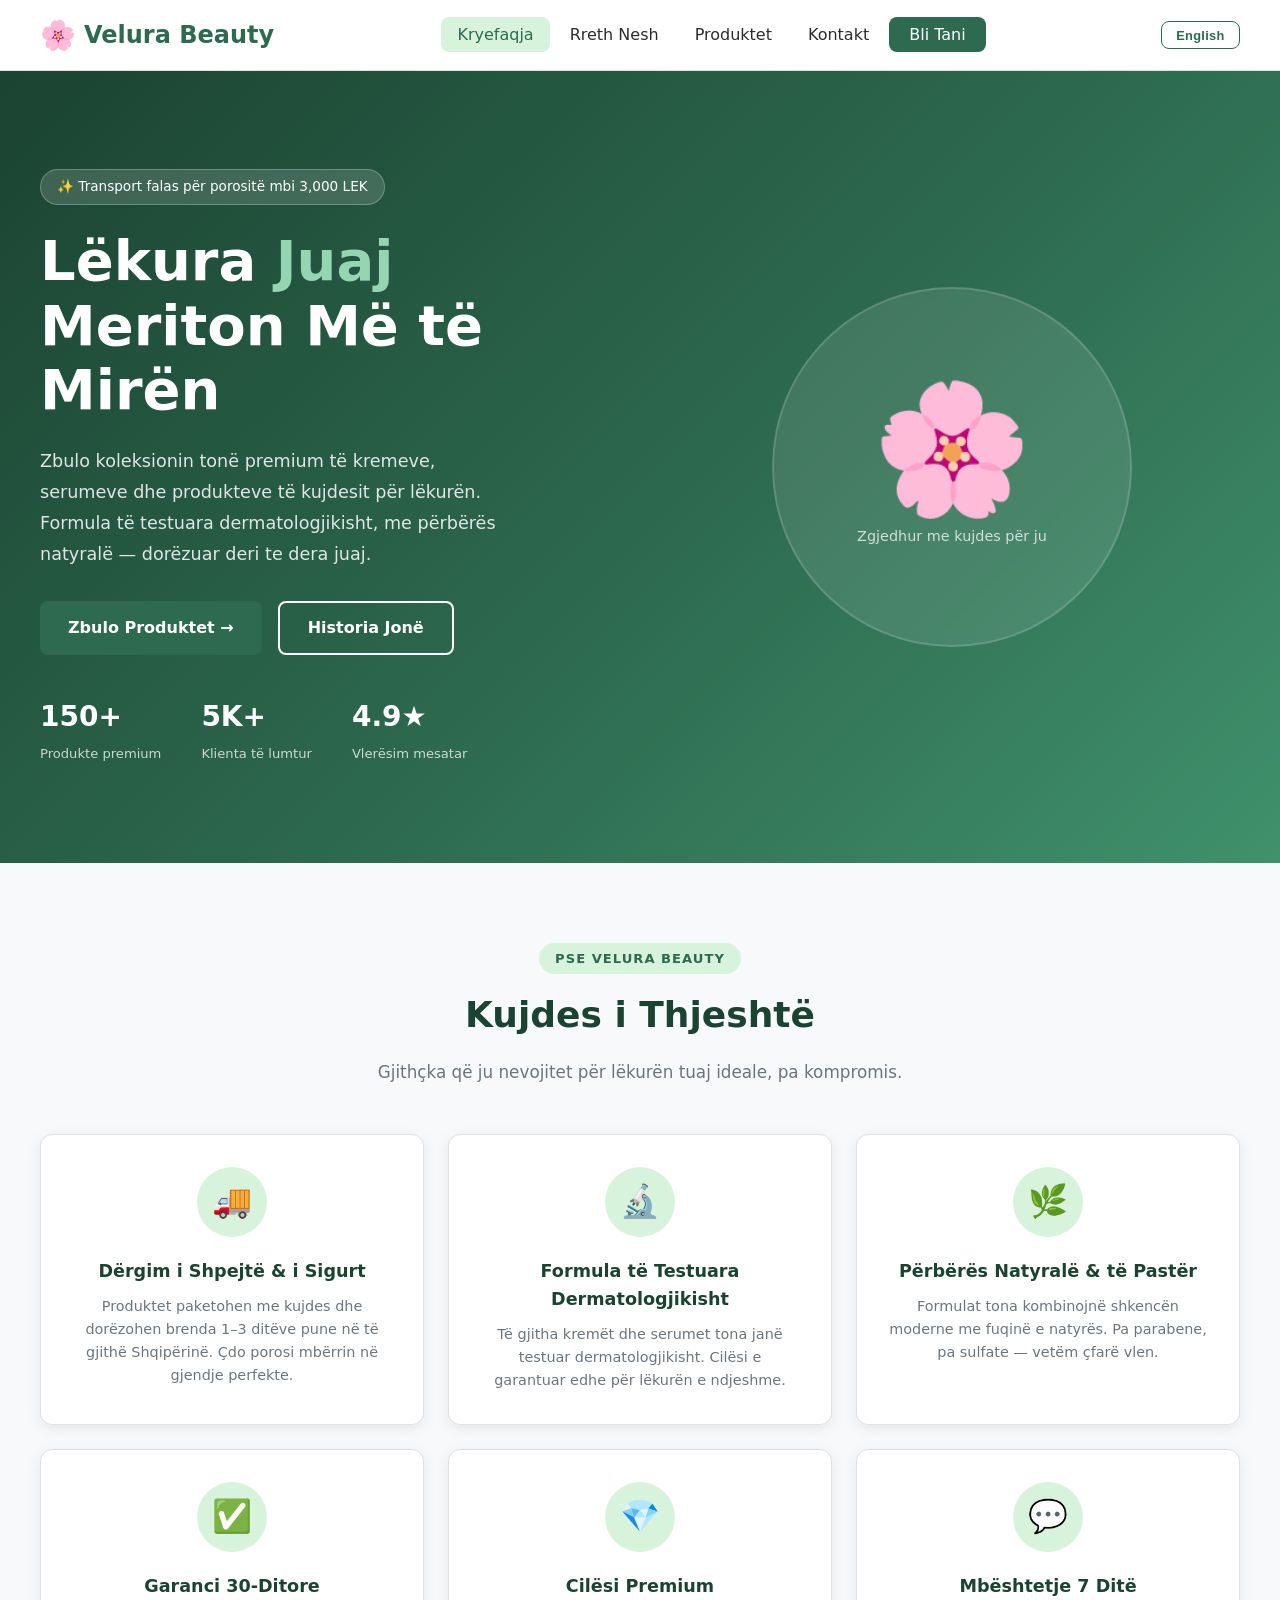
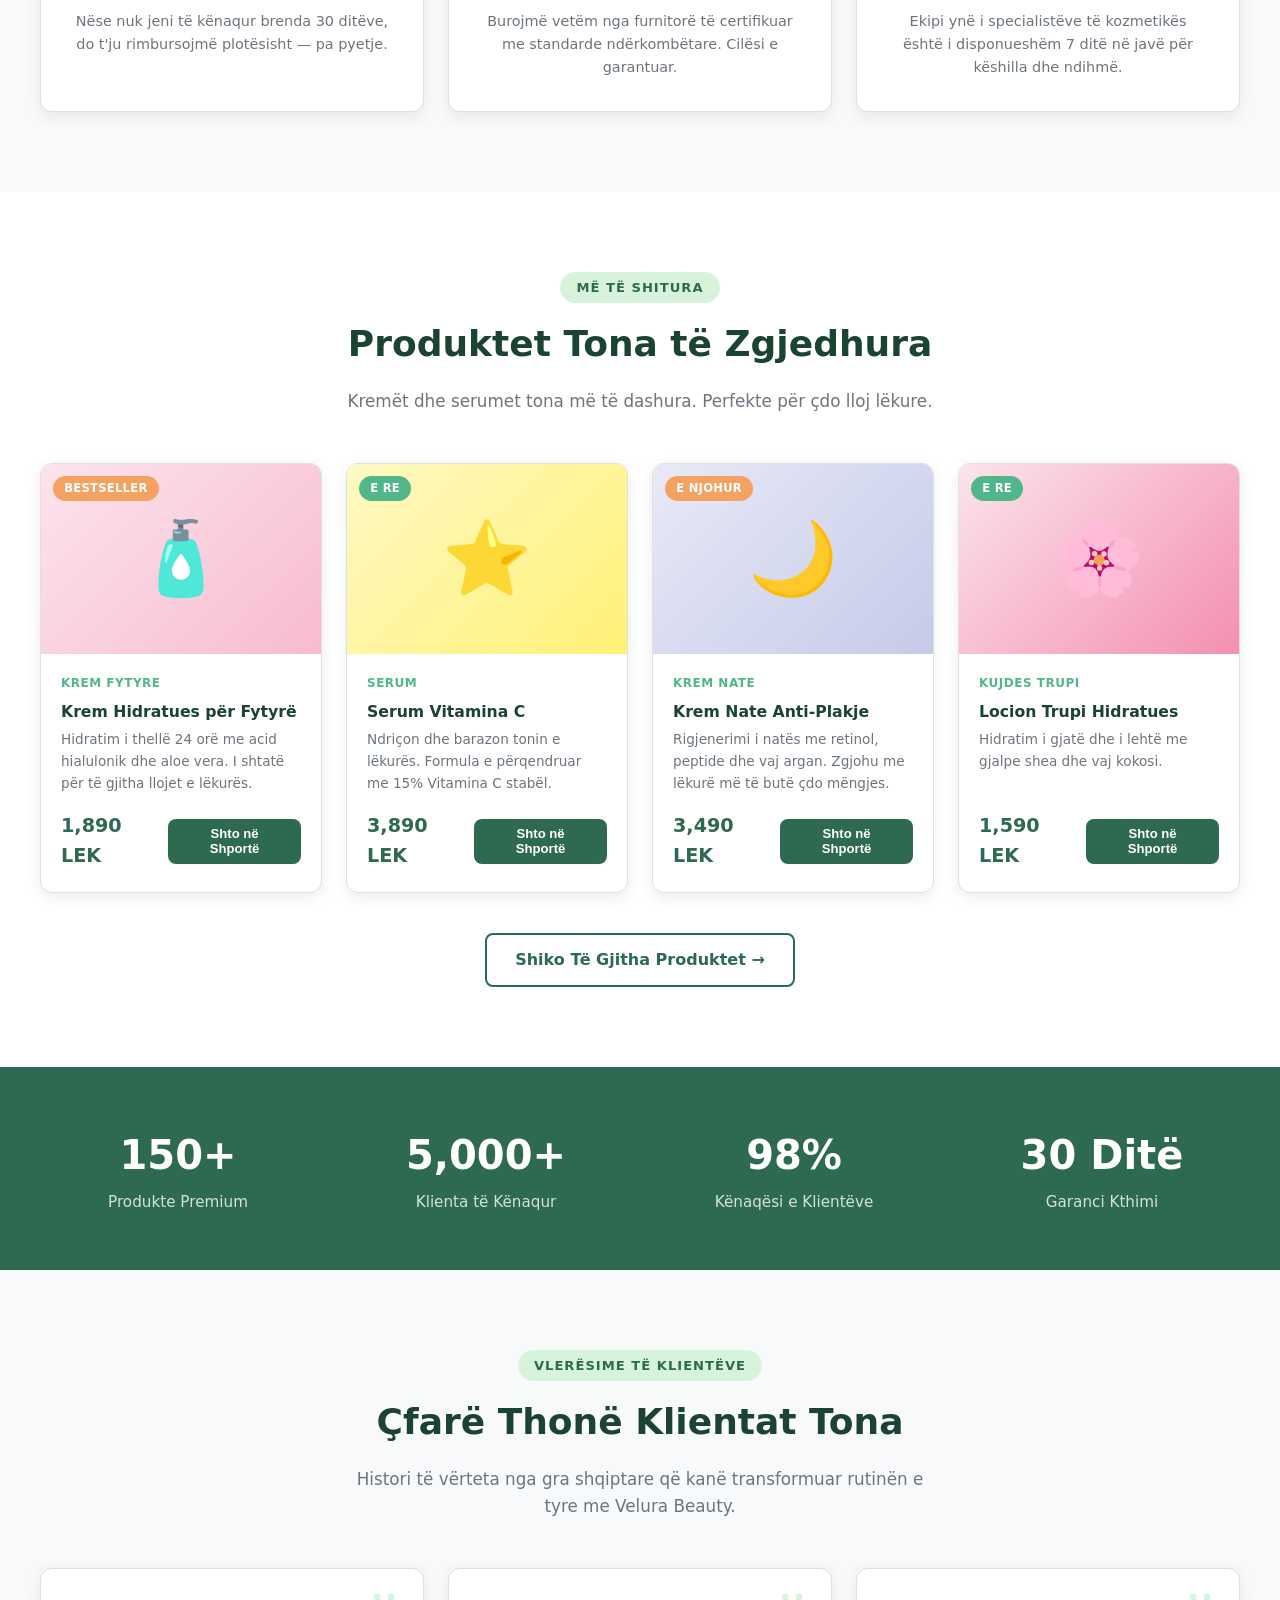
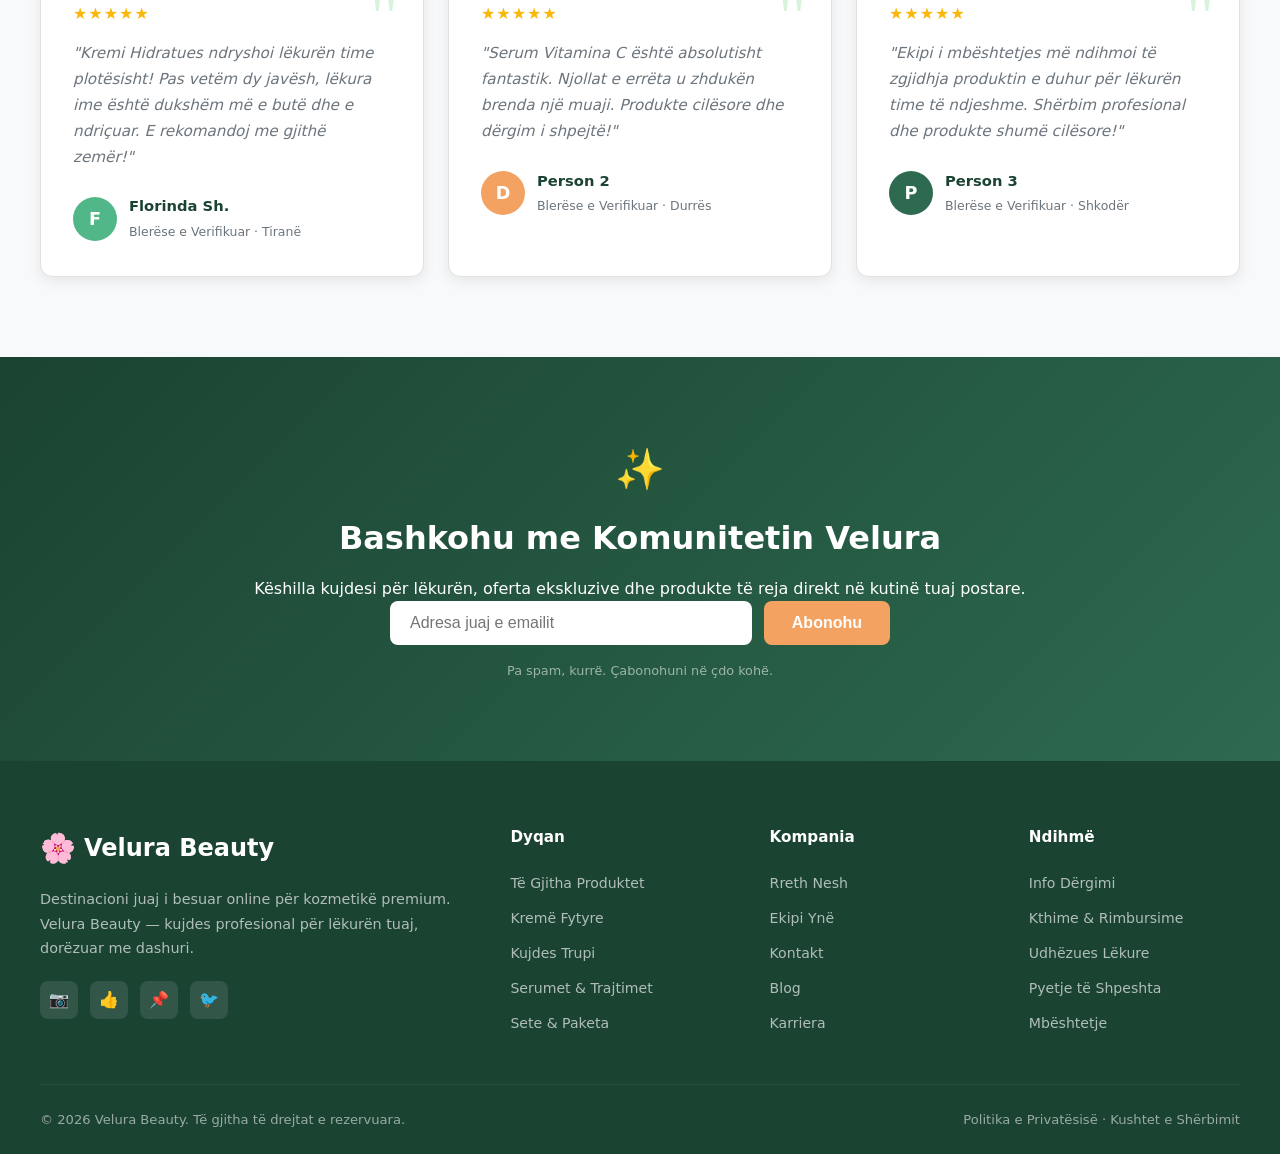
==== index.html @ 81c62d79 "Initial commit - Velura Beauty website" ====
﻿<!DOCTYPE html>
<html lang="sq">
<head>
  <meta charset="UTF-8" />
  <meta name="viewport" content="width=device-width, initial-scale=1.0" />
  <meta name="description" content="Velura Beauty – Kremë dhe produkte premium kujdesi për lëkurën, të testuara dermatologjikisht. Dërgim i shpejtë në të gjithë Shqipërinë." />
  <title>Velura Beauty – Lëkura Juaj Meriton Më të Mirën</title>
  <link rel="stylesheet" href="style.css" />
</head>
<body>

  <!-- ===================== NAVBAR ===================== -->
  <nav class="navbar">
    <div class="navbar-inner">
      <a href="index.html" class="logo">
        <span class="logo-icon">&#x1F338;</span> Velura Beauty
      </a>
      <ul class="nav-links" id="navLinks">
        <li><a href="index.html" class="active" data-i18n="nav.home">Home</a></li>
        <li><a href="about.html" data-i18n="nav.about">About</a></li>
        <li><a href="products.html" data-i18n="nav.products">Products</a></li>
        <li><a href="contact.html" data-i18n="nav.contact">Contact</a></li>
        <li><a href="products.html" class="nav-cta" data-i18n="nav.shop">Shop Now</a></li>
      </ul>
      <button id="langToggle" class="lang-toggle" onclick="toggleLanguage()">English</button>
      <div class="hamburger" id="hamburger" onclick="toggleNav()">
        <span></span><span></span><span></span>
      </div>
    </div>
  </nav>

  <!-- ===================== HERO ===================== -->
  <section class="hero hero-home">
    <div class="hero-inner">
      <div class="hero-content">
        <div class="hero-badge" data-i18n="home.hero.badge">✨ Transport falas për porositë mbi 3,000 LEK</div>
        <h1 data-i18n-html="home.hero.h1">Lëkura <span>Juaj</span><br>Meriton Më të Mirën</h1>
        <p data-i18n="home.hero.desc">Zbulo koleksionin tonë premium të kremeve, serumeve dhe produkteve të kujdesit për lëkurën. Formula të testuara dermatologjikisht, me përbërës natyralë — dorëzuar deri te dera juaj.</p>
        <div class="hero-actions">
          <a href="products.html" class="btn btn-primary" data-i18n="home.hero.btn_shop">Zbulo Produktet →</a>
          <a href="about.html" class="btn btn-secondary" data-i18n="home.hero.btn_story">Historia Jonë</a>
        </div>
        <div class="hero-stats">
          <div class="hero-stat">
            <span>150+</span>
            <small data-i18n="home.hero.stat1">Produkte premium</small>
          </div>
          <div class="hero-stat">
            <span>5K+</span>
            <small data-i18n="home.hero.stat2">Klienta të lumtur</small>
          </div>
          <div class="hero-stat">
            <span>4.9★</span>
            <small data-i18n="home.hero.stat3">Vlerësim mesatar</small>
          </div>
        </div>
      </div>
      <div class="hero-visual">
        <div class="hero-plant-display">
          <div class="hero-plant-emoji">&#x1F338;</div>
          <p data-i18n="home.hero.caption">Zgjedhur me kujdes për ju</p>
        </div>
      </div>
    </div>
  </section>

  <!-- ===================== WHY US ===================== -->
  <section class="section section-light">
    <div class="container">
      <div class="section-header">
        <div class="section-label" data-i18n="home.why.label">Pse Velura Beauty</div>
        <h2 data-i18n="home.why.title">Kujdes i Thjeshtë e Efektiv</h2>
        <p data-i18n="home.why.desc">Gjithçka që keni nevojë për rutinën tuaj të kujdesit të lëkurës.</p>
      </div>
      <div class="features-grid">
        <div class="feature-card">
          <div class="feature-icon">🚚</div>
          <h3 data-i18n="home.feat1.title">Fast &amp; Safe Delivery</h3>
          <p data-i18n="home.feat1.desc">Produktet tona dërgohen me kujdes të veçantë brenda 2-4 ditëve pune. Çdo porosë mbërrin e sigurtë, e garantuar.</p>
        </div>
        <div class="feature-card">
          <div class="feature-icon">&#x1F52C;</div>
          <h3 data-i18n="home.feat2.title">Formula të Testuara Dermatologjikisht</h3>
          <p data-i18n="home.feat2.desc">Të gjitha kremët dhe serumet tona janë testuar dermatologjikisht. Cilësi e garantuar edhe për lëkurën e ndjeshme.</p>
        </div>
        <div class="feature-card">
          <div class="feature-icon">🌿</div>
          <h3 data-i18n="home.feat3.title">Përbërës Natyralë &amp; të Pastër</h3>
          <p data-i18n="home.feat3.desc">Formulat tona kombinojnë shkencën moderne me fuqinë e natyrës. Pa parabene, pa sulfate — vetëm çfarë vlen.</p>
        </div>
        <div class="feature-card">
          <div class="feature-icon">✅</div>
          <h3 data-i18n="home.feat4.title">Garanci 30 Ditë</h3>
          <p data-i18n="home.feat4.desc">Nëse nuk jeni të kënaqur brenda 30 ditëve, do t'ju kthejmë parat — pa pyetje.</p>
        </div>
        <div class="feature-card">
          <div class="feature-icon">💎</div>
          <h3 data-i18n="home.feat5.title">Cilësi Premium</h3>
          <p data-i18n="home.feat5.desc">Burojmë vetëm nga furnitorë të certifikuar me standarde ndërkombëtare. Cilësi e garantuar.</p>
        </div>
        <div class="feature-card">
          <div class="feature-icon">💬</div>
          <h3 data-i18n="home.feat6.title">Mbështetje 7 Ditë</h3>
          <p data-i18n="home.feat6.desc">Ekipi ynë i ekspertëve kozmetikë është i disponueshëm 7 ditë në javë për t'ju ndihmuar.</p>
        </div>
      </div>
    </div>
  </section>

  <!-- ===================== FEATURED PRODUCTS ===================== -->
  <section class="section">
    <div class="container">
      <div class="section-header">
        <div class="section-label" data-i18n="home.products.label">Bestsellers</div>
        <h2 data-i18n="home.products.title">Produkte të Zgjedhura</h2>
        <p data-i18n="home.products.desc">Produktet tona më të dashura, zgjedhur me kujdes nga ekipi ynë. Perfekte për çdo lloj lëkure.</p>
      </div>
      <div class="products-grid">

        <div class="product-card">
          <div class="product-image" style="background: linear-gradient(135deg, #fce4ec, #f8bbd0);">
            🧴
            <span class="product-badge">Bestseller</span>
          </div>
          <div class="product-info">
            <div class="product-category" data-i18n="home.p1.cat">Krem Fytyre</div>
            <h3 data-i18n="home.p1.name">Krem Hidratues për Fytyrë</h3>
            <p data-i18n="home.p1.desc">Hidratim i thellë 24 orë me acid hialulonik dhe aloe vera. I shtatë për të gjitha llojet e lëkurës.</p>
            <div class="product-footer">
              <span class="product-price">1,890 LEK</span>
              <button class="add-to-cart" data-i18n="btn.add_cart">Shto në Shportë</button>
            </div>
          </div>
        </div>

        <div class="product-card">
          <div class="product-image" style="background: linear-gradient(135deg, #fff9c4, #fff176);">
            ⭐
            <span class="product-badge new">E Re</span>
          </div>
          <div class="product-info">
            <div class="product-category" data-i18n="home.p2.cat">Serum</div>
            <h3 data-i18n="home.p2.name">Serum Vitamina C</h3>
            <p data-i18n="home.p2.desc">Ndriçon dhe barazon tonin e lëkurës. Formula e përqendruar me 15% Vitamina C stabël.</p>
            <div class="product-footer">
              <span class="product-price">3,890 LEK</span>
              <button class="add-to-cart" data-i18n="btn.add_cart">Shto në Shportë</button>
            </div>
          </div>
        </div>

        <div class="product-card">
          <div class="product-image" style="background: linear-gradient(135deg, #e8eaf6, #c5cae9);">
            🌙
            <span class="product-badge">E Njohur</span>
          </div>
          <div class="product-info">
            <div class="product-category" data-i18n="home.p3.cat">Krem Nate</div>
            <h3 data-i18n="home.p3.name">Krem Nate Anti-Plakje</h3>
            <p data-i18n="home.p3.desc">Rigjenerimi i natës me retinol, peptide dhe vaj argan. Zgjohu me lëkurë më të butë çdo mëngjes.</p>
            <div class="product-footer">
              <span class="product-price">3,490 LEK</span>
              <button class="add-to-cart" data-i18n="btn.add_cart">Shto në Shportë</button>
            </div>
          </div>
        </div>

        <div class="product-card">
          <div class="product-image" style="background: linear-gradient(135deg, #fce4ec, #f48fb1);">
            🌸
            <span class="product-badge new">E Re</span>
          </div>
          <div class="product-info">
            <div class="product-category" data-i18n="home.p4.cat">Kujdes Trupi</div>
            <h3 data-i18n="home.p4.name">Locion Trupi Hidratues</h3>
            <p data-i18n="home.p4.desc">Hidratim i gjatë dhe i lehtë me gjalpe shea dhe vaj kokosi.</p>
            <div class="product-footer">
              <span class="product-price">1,590 LEK</span>
              <button class="add-to-cart" data-i18n="btn.add_cart">Shto në Shportë</button>
            </div>
          </div>
        </div>

      </div>
      <div style="text-align: center; margin-top: 2.5rem;">
        <a href="products.html" class="btn btn-outline" data-i18n="home.products.view_all">View All Products →</a>
      </div>
    </div>
  </section>

  <!-- ===================== STATS ===================== -->
  <div class="stats-bar">
    <div class="stats-inner">
      <div class="stat-item">
        <span>150+</span>
        <p data-i18n="home.stats.p1">Produkte Premium</p>
      </div>
      <div class="stat-item">
        <span>5,000+</span>
        <p data-i18n="home.stats.p2">Klienta të Kënaqur</p>
      </div>
      <div class="stat-item">
        <span>98%</span>
        <p data-i18n="home.stats.p3">Kënaqësi e Klientëve</p>
      </div>
      <div class="stat-item">
        <span data-i18n="home.stats.v4">30 Ditë</span>
        <p data-i18n="home.stats.p4">Garanci Kthimi</p>
      </div>
    </div>
  </div>

  <!-- ===================== TESTIMONIALS ===================== -->
  <section class="section section-light">
    <div class="container">
      <div class="section-header">
        <div class="section-label" data-i18n="home.reviews.label">Customer Reviews</div>
        <h2 data-i18n="home.reviews.title">What Our Customers Say</h2>
        <p data-i18n="home.reviews.desc">Histori reale nga klientë realë që kujdosen për lekurën e tyre me Velura Beauty.</p>
      </div>
      <div class="testimonials-grid">

        <div class="testimonial-card">
          <div class="stars">★★★★★</div>
          <p data-i18n="home.t1.text">"Kremi hidratues është i mrekullushëm! Lëkura ime u bë shumë e butë pas vetëm një jave. Do ta rekomandoj tek të gjithë!"</p>
          <div class="testimonial-author">
            <div class="author-avatar" style="background: #52b788;">F</div>
            <div class="author-info">
              <span>Florinda Sh.</span>
              <small data-i18n="home.t1.location">Verified Buyer · Tirana</small>
            </div>
          </div>
        </div>

        <div class="testimonial-card">
          <div class="stars">★★★★★</div>
          <p data-i18n="home.t2.text">"Porositja ishte e thjeshtë dhe produktet mbërritën shpejt. Kremi i nates ka baër mrekulli për lëkurën time!"</p>
          <div class="testimonial-author">
            <div class="author-avatar" style="background: #f4a261;">D</div>
            <div class="author-info">
              <span>Person 2</span>
              <small data-i18n="home.t2.location">Verified Buyer · Tirana</small>
            </div>
          </div>
        </div>

        <div class="testimonial-card">
          <div class="stars">★★★★★</div>
          <p data-i18n="home.t3.text">"Serum Vitamina C ndryshoi pamëjen e lëkurës sime. Njollat e errëta u zhduknë pas 3 javsh. Produkt fantastik!"</p>
          <div class="testimonial-author">
            <div class="author-avatar" style="background: #2d6a4f;">P</div>
            <div class="author-info">
              <span>Person 3</span>
              <small data-i18n="home.t3.location">Verified Buyer · Tirana</small>
            </div>
          </div>
        </div>

      </div>
    </div>
  </section>

  <!-- ===================== NEWSLETTER ===================== -->
  <section class="newsletter">
    <div class="container">
      <div style="font-size: 2.5rem; margin-bottom: 0.75rem;">✨</div>
      <h2 data-i18n="home.news.title">Bashkohu me Komunitetin Velura</h2>
      <p data-i18n="home.news.desc">Këshilla kozmetike, oferta ekskluzive dhe produkte të reja direkt në email tuaj.</p>
      <form class="newsletter-form" onsubmit="handleNewsletter(event)">
        <input type="email" data-i18n-placeholder="home.news.placeholder" placeholder="Your email address" required />
        <button type="submit" class="btn btn-accent" data-i18n="home.news.btn">Subscribe</button>
      </form>
      <p style="margin-top: 1rem; font-size: 0.8rem; opacity: 0.55;" data-i18n="home.news.disclaimer">No spam, ever. Unsubscribe at any time.</p>
    </div>
  </section>

  <!-- ===================== FOOTER ===================== -->
  <footer class="footer">
    <div class="footer-grid">
      <div class="footer-brand">
        <a href="index.html" class="logo" style="margin-bottom: 1rem; display: inline-flex;">
          <span class="logo-icon">&#x1F338;</span> Velura Beauty
        </a>
        <p data-i18n="footer.desc">Destinacioni juaj i preferuar per kozmetike premium. Me Velura Beauty, kujdesi per lekuren tuaj — behet i thjeshte dhe i kendshem.</p>
        <div class="social-links">
          <a href="#" class="social-link" aria-label="Instagram">📷</a>
          <a href="#" class="social-link" aria-label="Facebook">👍</a>
          <a href="#" class="social-link" aria-label="Pinterest">📌</a>
          <a href="#" class="social-link" aria-label="Twitter">🐦</a>
        </div>
      </div>
      <div class="footer-col">
        <h4 data-i18n="footer.shop">Shop</h4>
        <ul>
          <li><a href="products.html" data-i18n="footer.all_plants">All Products</a></li>
          <li><a href="products.html" data-i18n="footer.indoor">Face Creams</a></li>
          <li><a href="products.html" data-i18n="footer.succulents">Body Care</a></li>
          <li><a href="products.html" data-i18n="footer.flowering">Serums &amp; Treatments</a></li>
          <li><a href="products.html" data-i18n="footer.accessories">Sets &amp; Kits</a></li>
        </ul>
      </div>
      <div class="footer-col">
        <h4 data-i18n="footer.company">Company</h4>
        <ul>
          <li><a href="about.html" data-i18n="footer.about">About Us</a></li>
          <li><a href="about.html" data-i18n="footer.team">Our Team</a></li>
          <li><a href="contact.html" data-i18n="footer.contact">Contact</a></li>
          <li><a href="#" data-i18n="footer.blog">Blog</a></li>
          <li><a href="#" data-i18n="footer.careers">Careers</a></li>
        </ul>
      </div>
      <div class="footer-col">
        <h4 data-i18n="footer.help">Help</h4>
        <ul>
          <li><a href="#" data-i18n="footer.shipping">Shipping Info</a></li>
          <li><a href="#" data-i18n="footer.returns">Returns &amp; Refunds</a></li>
          <li><a href="#" data-i18n="footer.care_guide">Plant Care Guide</a></li>
          <li><a href="#" data-i18n="footer.faq">FAQ</a></li>
          <li><a href="contact.html" data-i18n="footer.support">Support</a></li>
        </ul>
      </div>
    </div>
    <div class="footer-bottom">
      <p data-i18n="footer.copy">© 2026 Velura Beauty. Të gjitha të drejtat e rezervuara.</p>
      <p data-i18n="footer.legal">Privacy Policy · Terms of Service</p>
    </div>
  </footer>

  <script src="lang.js"></script>
  <script>
    function toggleNav() {
      document.getElementById('navLinks').classList.toggle('open');
    }

    function handleNewsletter(e) {
      e.preventDefault();
      const btn = e.target.querySelector('button');
      btn.textContent = '✓ Subscribed!';
      btn.style.background = '#52b788';
      e.target.querySelector('input').value = '';
      setTimeout(() => { btn.textContent = t('home.news.btn'); btn.style.background = ''; }, 3000);
    }

    document.querySelectorAll('.add-to-cart').forEach(btn => {
      btn.addEventListener('click', function () {
        this.textContent = t('btn.added');
        this.style.background = '#52b788';
        setTimeout(() => { this.textContent = t('btn.add_cart'); this.style.background = ''; }, 1500);
      });
    });
  </script>

</body>
</html>
---- style.css ----
/* ============================================================
   Velura Beauty — Main Stylesheet
   ============================================================ */

/* === RESET & BASE === */
*,
*::before,
*::after {
  box-sizing: border-box;
  margin: 0;
  padding: 0;
}

:root {
  --primary: #2d6a4f;
  --secondary: #52b788;
  --light-green: #d8f3dc;
  --accent: #f4a261;
  --dark: #1b4332;
  --white: #ffffff;
  --gray: #6c757d;
  --light-gray: #f8f9fa;
  --text: #2c2c2c;
  --border: #e0e0e0;
  --shadow: 0 4px 15px rgba(0, 0, 0, 0.08);
  --shadow-hover: 0 8px 30px rgba(0, 0, 0, 0.15);
  --radius: 12px;
  --transition: all 0.3s ease;
}

html {
  scroll-behavior: smooth;
}

body {
  font-family:
    "Segoe UI",
    system-ui,
    -apple-system,
    sans-serif;
  color: var(--text);
  background: var(--white);
  line-height: 1.6;
}

a {
  text-decoration: none;
  color: inherit;
}
img {
  max-width: 100%;
  display: block;
}
ul {
  list-style: none;
}

/* ============================================================
   NAVIGATION
   ============================================================ */
.navbar {
  position: sticky;
  top: 0;
  z-index: 1000;
  background: rgba(255, 255, 255, 0.96);
  backdrop-filter: blur(10px);
  border-bottom: 1px solid var(--border);
  padding: 0 2rem;
}

.navbar-inner {
  max-width: 1200px;
  margin: 0 auto;
  display: flex;
  align-items: center;
  justify-content: space-between;
  height: 70px;
}

.logo {
  display: flex;
  align-items: center;
  gap: 0.5rem;
  font-size: 1.5rem;
  font-weight: 700;
  color: var(--primary);
}

.logo-icon {
  font-size: 1.8rem;
}

.nav-links {
  display: flex;
  gap: 0.25rem;
  align-items: center;
}

.nav-links a {
  padding: 0.5rem 1rem;
  border-radius: 8px;
  font-weight: 500;
  color: var(--text);
  transition: var(--transition);
}

.nav-links a:hover,
.nav-links a.active {
  background: var(--light-green);
  color: var(--primary);
}

.nav-cta {
  background: var(--primary) !important;
  color: var(--white) !important;
  padding: 0.5rem 1.25rem !important;
  border-radius: 8px !important;
}

.nav-cta:hover {
  background: var(--dark) !important;
}

.hamburger {
  display: none;
  flex-direction: column;
  gap: 5px;
  cursor: pointer;
  padding: 5px;
}

.hamburger span {
  display: block;
  width: 25px;
  height: 2px;
  background: var(--text);
  border-radius: 2px;
  transition: var(--transition);
}

/* Language Toggle Button */
.lang-toggle {
  padding: 0.35rem 0.9rem;
  border-radius: 8px;
  border: 1.5px solid var(--primary);
  background: transparent;
  color: var(--primary);
  font-size: 0.8rem;
  font-weight: 700;
  cursor: pointer;
  transition: var(--transition);
  letter-spacing: 0.3px;
  margin-left: 0.5rem;
  white-space: nowrap;
}

.lang-toggle:hover {
  background: var(--primary);
  color: white;
}

/* ============================================================
   BUTTONS
   ============================================================ */
.btn {
  display: inline-flex;
  align-items: center;
  gap: 0.5rem;
  padding: 0.75rem 1.75rem;
  border-radius: 8px;
  font-size: 1rem;
  font-weight: 600;
  cursor: pointer;
  border: none;
  transition: var(--transition);
  text-decoration: none;
}

.btn-primary {
  background: var(--primary);
  color: var(--white);
}
.btn-primary:hover {
  background: var(--dark);
  transform: translateY(-2px);
  box-shadow: 0 6px 20px rgba(45, 106, 79, 0.4);
}

.btn-secondary {
  background: transparent;
  color: var(--white);
  border: 2px solid var(--white);
}
.btn-secondary:hover {
  background: var(--white);
  color: var(--primary);
  transform: translateY(-2px);
}

.btn-accent {
  background: var(--accent);
  color: var(--white);
}
.btn-accent:hover {
  background: #e08840;
  transform: translateY(-2px);
}

.btn-outline {
  background: transparent;
  color: var(--primary);
  border: 2px solid var(--primary);
}
.btn-outline:hover {
  background: var(--primary);
  color: var(--white);
  transform: translateY(-2px);
}

.btn-white {
  background: var(--white);
  color: var(--primary);
}
.btn-white:hover {
  background: var(--light-green);
  transform: translateY(-2px);
}

/* ============================================================
   LAYOUT HELPERS
   ============================================================ */
.section {
  padding: 5rem 2rem;
}
.section-light {
  background: var(--light-gray);
}
.section-green {
  background: var(--light-green);
}

.container {
  max-width: 1200px;
  margin: 0 auto;
}

.section-header {
  text-align: center;
  margin-bottom: 3rem;
}

.section-label {
  display: inline-block;
  background: var(--light-green);
  color: var(--primary);
  padding: 0.3rem 1rem;
  border-radius: 50px;
  font-size: 0.82rem;
  font-weight: 700;
  letter-spacing: 1px;
  text-transform: uppercase;
  margin-bottom: 0.75rem;
}

.section-header h2 {
  font-size: 2.25rem;
  font-weight: 700;
  color: var(--dark);
  margin-bottom: 1rem;
}

.section-header p {
  color: var(--gray);
  font-size: 1.05rem;
  max-width: 600px;
  margin: 0 auto;
}

/* ============================================================
   HERO — HOMEPAGE
   ============================================================ */
.hero {
  min-height: 88vh;
  display: flex;
  align-items: center;
  padding: 4rem 2rem;
  position: relative;
  overflow: hidden;
}

.hero-home {
  background: linear-gradient(135deg, #1b4332 0%, #2d6a4f 55%, #40916c 100%);
}

.hero-inner {
  display: grid;
  grid-template-columns: 1fr 1fr;
  gap: 3rem;
  align-items: center;
  max-width: 1200px;
  margin: 0 auto;
  width: 100%;
}

.hero-content {
  color: white;
}

.hero-badge {
  display: inline-block;
  background: rgba(255, 255, 255, 0.15);
  backdrop-filter: blur(10px);
  border: 1px solid rgba(255, 255, 255, 0.25);
  color: white;
  padding: 0.4rem 1rem;
  border-radius: 50px;
  font-size: 0.85rem;
  font-weight: 500;
  margin-bottom: 1.5rem;
}

.hero-content h1 {
  font-size: 3.5rem;
  font-weight: 800;
  line-height: 1.15;
  margin-bottom: 1.5rem;
}

.hero-content h1 span {
  color: #95d5b2;
}

.hero-content > p {
  font-size: 1.1rem;
  opacity: 0.85;
  margin-bottom: 2rem;
  line-height: 1.75;
  max-width: 480px;
}

.hero-actions {
  display: flex;
  gap: 1rem;
  flex-wrap: wrap;
}

.hero-visual {
  display: flex;
  justify-content: center;
  align-items: center;
}

.hero-plant-display {
  width: 360px;
  height: 360px;
  background: rgba(255, 255, 255, 0.1);
  border-radius: 50%;
  display: flex;
  flex-direction: column;
  align-items: center;
  justify-content: center;
  gap: 0.75rem;
  backdrop-filter: blur(5px);
  border: 2px solid rgba(255, 255, 255, 0.15);
}

.hero-plant-emoji {
  font-size: 8rem;
  animation: float 3s ease-in-out infinite;
  line-height: 1;
}

@keyframes float {
  0%,
  100% {
    transform: translateY(0);
  }
  50% {
    transform: translateY(-14px);
  }
}

.hero-plant-display p {
  color: rgba(255, 255, 255, 0.75);
  font-size: 0.9rem;
}

.hero-stats {
  display: flex;
  gap: 2.5rem;
  margin-top: 2.5rem;
}

.hero-stat span {
  display: block;
  font-size: 1.75rem;
  font-weight: 700;
}
.hero-stat small {
  font-size: 0.82rem;
  opacity: 0.75;
}

/* ============================================================
   PAGE HERO (sub-pages)
   ============================================================ */
.page-hero {
  background: linear-gradient(135deg, #1b4332, #2d6a4f 60%, #40916c);
  padding: 5rem 2rem;
  text-align: center;
  color: white;
}

.page-hero h1 {
  font-size: 2.75rem;
  font-weight: 800;
  margin-bottom: 0.75rem;
}

.page-hero p {
  font-size: 1.1rem;
  opacity: 0.85;
  max-width: 560px;
  margin: 0 auto;
}

.breadcrumb {
  display: flex;
  align-items: center;
  justify-content: center;
  gap: 0.5rem;
  margin-bottom: 1.5rem;
  font-size: 0.85rem;
  opacity: 0.75;
}

.breadcrumb a:hover {
  text-decoration: underline;
}

/* ============================================================
   FEATURES GRID
   ============================================================ */
.features-grid {
  display: grid;
  grid-template-columns: repeat(3, 1fr);
  gap: 1.5rem;
}

.feature-card {
  background: white;
  border-radius: var(--radius);
  padding: 2rem;
  box-shadow: var(--shadow);
  text-align: center;
  transition: var(--transition);
  border: 1px solid var(--border);
}

.feature-card:hover {
  transform: translateY(-5px);
  box-shadow: var(--shadow-hover);
}

.feature-icon {
  width: 70px;
  height: 70px;
  background: var(--light-green);
  border-radius: 50%;
  display: flex;
  align-items: center;
  justify-content: center;
  font-size: 2rem;
  margin: 0 auto 1.25rem;
}

.feature-card h3 {
  font-size: 1.1rem;
  font-weight: 700;
  color: var(--dark);
  margin-bottom: 0.6rem;
}
.feature-card p {
  color: var(--gray);
  font-size: 0.9rem;
  line-height: 1.6;
}

/* ============================================================
   PRODUCT CARDS
   ============================================================ */
.products-grid {
  display: grid;
  grid-template-columns: repeat(4, 1fr);
  gap: 1.5rem;
}

.product-card {
  background: white;
  border-radius: var(--radius);
  overflow: hidden;
  box-shadow: var(--shadow);
  border: 1px solid var(--border);
  transition: var(--transition);
  display: flex;
  flex-direction: column;
}

.product-card:hover {
  transform: translateY(-5px);
  box-shadow: var(--shadow-hover);
}

.product-image {
  height: 190px;
  display: flex;
  align-items: center;
  justify-content: center;
  font-size: 4.5rem;
  position: relative;
  flex-shrink: 0;
}

.product-badge {
  position: absolute;
  top: 12px;
  left: 12px;
  background: var(--accent);
  color: white;
  padding: 0.2rem 0.7rem;
  border-radius: 50px;
  font-size: 0.72rem;
  font-weight: 700;
  letter-spacing: 0.3px;
  text-transform: uppercase;
}

.product-badge.new {
  background: var(--secondary);
}
.product-badge.sale {
  background: #e63946;
}

.product-info {
  padding: 1.25rem;
  display: flex;
  flex-direction: column;
  flex: 1;
}

.product-category {
  font-size: 0.75rem;
  color: var(--secondary);
  font-weight: 700;
  text-transform: uppercase;
  letter-spacing: 0.5px;
  margin-bottom: 0.35rem;
}

.product-info h3 {
  font-size: 0.98rem;
  font-weight: 700;
  color: var(--dark);
  margin-bottom: 0.35rem;
}
.product-info p {
  font-size: 0.85rem;
  color: var(--gray);
  margin-bottom: 1rem;
  flex: 1;
}

.product-footer {
  display: flex;
  align-items: center;
  justify-content: space-between;
}

.product-price {
  font-size: 1.2rem;
  font-weight: 700;
  color: var(--primary);
}

.add-to-cart {
  background: var(--primary);
  color: white;
  border: none;
  padding: 0.45rem 1rem;
  border-radius: 8px;
  font-size: 0.82rem;
  font-weight: 600;
  cursor: pointer;
  transition: var(--transition);
}

.add-to-cart:hover {
  background: var(--dark);
}

/* ============================================================
   FILTER TABS
   ============================================================ */
.filter-tabs {
  display: flex;
  gap: 0.5rem;
  justify-content: center;
  flex-wrap: wrap;
  margin-bottom: 2.5rem;
}

.filter-tab {
  padding: 0.5rem 1.25rem;
  border-radius: 50px;
  border: 1.5px solid var(--border);
  background: white;
  font-size: 0.9rem;
  font-weight: 500;
  cursor: pointer;
  transition: var(--transition);
  color: var(--gray);
}

.filter-tab:hover,
.filter-tab.active {
  background: var(--primary);
  color: white;
  border-color: var(--primary);
}

/* ============================================================
   STATS BAR
   ============================================================ */
.stats-bar {
  background: var(--primary);
  color: white;
  padding: 3.5rem 2rem;
}

.stats-inner {
  max-width: 1200px;
  margin: 0 auto;
  display: grid;
  grid-template-columns: repeat(4, 1fr);
  text-align: center;
  gap: 2rem;
}

.stat-item span {
  display: block;
  font-size: 2.5rem;
  font-weight: 800;
  margin-bottom: 0.2rem;
}
.stat-item p {
  opacity: 0.8;
  font-size: 0.95rem;
}

/* ============================================================
   TESTIMONIALS
   ============================================================ */
.testimonials-grid {
  display: grid;
  grid-template-columns: repeat(3, 1fr);
  gap: 1.5rem;
}

.testimonial-card {
  background: white;
  border-radius: var(--radius);
  padding: 2rem;
  box-shadow: var(--shadow);
  border: 1px solid var(--border);
  position: relative;
}

.testimonial-card::before {
  content: '"';
  position: absolute;
  top: 0.75rem;
  right: 1.5rem;
  font-size: 4.5rem;
  color: var(--light-green);
  font-family: Georgia, serif;
  line-height: 1;
}

.stars {
  color: #f9b70a;
  margin-bottom: 0.9rem;
  font-size: 1rem;
  letter-spacing: 1px;
}

.testimonial-card p {
  color: var(--gray);
  font-style: italic;
  margin-bottom: 1.5rem;
  line-height: 1.7;
  font-size: 0.95rem;
}

.testimonial-author {
  display: flex;
  align-items: center;
  gap: 0.75rem;
}

.author-avatar {
  width: 44px;
  height: 44px;
  border-radius: 50%;
  display: flex;
  align-items: center;
  justify-content: center;
  font-size: 1.1rem;
  font-weight: 700;
  color: white;
  flex-shrink: 0;
}

.author-info span {
  display: block;
  font-weight: 600;
  font-size: 0.92rem;
  color: var(--dark);
}
.author-info small {
  color: var(--gray);
  font-size: 0.78rem;
}

/* ============================================================
   NEWSLETTER
   ============================================================ */
.newsletter {
  background: linear-gradient(135deg, #1b4332, #2d6a4f);
  color: white;
  text-align: center;
  padding: 5rem 2rem;
}

.newsletter h2 {
  font-size: 2rem;
  margin-bottom: 0.75rem;
}
.newsletter > p {
  opacity: 0.85;
  margin-bottom: 2rem;
  font-size: 1.05rem;
}

.newsletter-form {
  display: flex;
  gap: 0.75rem;
  max-width: 500px;
  margin: 0 auto;
}

.newsletter-form input {
  flex: 1;
  padding: 0.8rem 1.25rem;
  border-radius: 8px;
  border: none;
  font-size: 1rem;
  outline: none;
  color: var(--text);
}

/* ============================================================
   PROMO BANNER
   ============================================================ */
.promo-banner {
  background: linear-gradient(135deg, var(--accent), #e76f51);
  color: white;
  border-radius: var(--radius);
  padding: 2.5rem 3rem;
  display: flex;
  align-items: center;
  justify-content: space-between;
  gap: 2rem;
  margin-top: 3rem;
}

.promo-banner h3 {
  font-size: 1.6rem;
  font-weight: 700;
  margin-bottom: 0.4rem;
}
.promo-banner p {
  opacity: 0.9;
  font-size: 0.95rem;
}

/* ============================================================
   ABOUT PAGE
   ============================================================ */
.about-story {
  display: grid;
  grid-template-columns: 1fr 1fr;
  gap: 4rem;
  align-items: center;
}

.about-visual {
  background: linear-gradient(145deg, #d8f3dc, #b7e4c7);
  border-radius: 20px;
  height: 430px;
  display: flex;
  flex-direction: column;
  align-items: center;
  justify-content: center;
  gap: 1.25rem;
  position: relative;
  overflow: hidden;
}

.about-visual::before {
  content: "";
  position: absolute;
  width: 260px;
  height: 260px;
  background: rgba(82, 183, 136, 0.15);
  border-radius: 50%;
  top: 10%;
  right: -10%;
}

.about-visual-emoji {
  font-size: 6.5rem;
  position: relative;
  z-index: 1;
}
.about-visual p {
  font-size: 1rem;
  font-weight: 600;
  color: var(--primary);
  position: relative;
  z-index: 1;
}

.about-content .section-label {
  margin-bottom: 0.75rem;
}

.about-content h2 {
  font-size: 2.2rem;
  font-weight: 700;
  color: var(--dark);
  margin-bottom: 1.25rem;
  line-height: 1.3;
}

.about-content p {
  color: var(--gray);
  margin-bottom: 0.9rem;
  line-height: 1.75;
}

.about-highlights {
  display: grid;
  grid-template-columns: 1fr 1fr;
  gap: 1rem;
  margin-top: 1.75rem;
}

.highlight-item {
  display: flex;
  align-items: flex-start;
  gap: 0.75rem;
}

.highlight-icon {
  width: 36px;
  height: 36px;
  background: var(--light-green);
  border-radius: 50%;
  display: flex;
  align-items: center;
  justify-content: center;
  font-size: 1rem;
  flex-shrink: 0;
}

.highlight-item h4 {
  font-size: 0.9rem;
  font-weight: 700;
  color: var(--dark);
  margin-bottom: 0.15rem;
}
.highlight-item p {
  font-size: 0.82rem;
  color: var(--gray);
  margin: 0;
}

/* === VALUES === */
.values-grid {
  display: grid;
  grid-template-columns: repeat(4, 1fr);
  gap: 1.5rem;
}

.value-card {
  text-align: center;
  padding: 2rem 1.5rem;
  background: white;
  border-radius: var(--radius);
  box-shadow: var(--shadow);
  border: 1px solid var(--border);
  transition: var(--transition);
}

.value-card:hover {
  transform: translateY(-4px);
  box-shadow: var(--shadow-hover);
  border-color: var(--secondary);
}

.value-icon {
  font-size: 2.5rem;
  margin-bottom: 1rem;
}
.value-card h3 {
  font-size: 1.05rem;
  font-weight: 700;
  color: var(--dark);
  margin-bottom: 0.6rem;
}
.value-card p {
  color: var(--gray);
  font-size: 0.875rem;
  line-height: 1.6;
}

/* === TEAM === */
.team-grid {
  display: grid;
  grid-template-columns: repeat(3, 1fr);
  gap: 2rem;
}

.team-card {
  background: white;
  border-radius: var(--radius);
  overflow: hidden;
  box-shadow: var(--shadow);
  border: 1px solid var(--border);
  text-align: center;
  transition: var(--transition);
}

.team-card:hover {
  transform: translateY(-5px);
  box-shadow: var(--shadow-hover);
}

.team-photo {
  height: 185px;
  display: flex;
  align-items: center;
  justify-content: center;
  font-size: 4.5rem;
}

.team-info {
  padding: 1.5rem;
}
.team-info h3 {
  font-size: 1.1rem;
  font-weight: 700;
  color: var(--dark);
  margin-bottom: 0.25rem;
}
.team-role {
  color: var(--secondary);
  font-size: 0.84rem;
  font-weight: 600;
  margin-bottom: 0.75rem;
}
.team-info > p {
  color: var(--gray);
  font-size: 0.875rem;
  line-height: 1.6;
}

/* ============================================================
   CONTACT PAGE
   ============================================================ */
.contact-grid {
  display: grid;
  grid-template-columns: 1fr 1.6fr;
  gap: 3rem;
  align-items: start;
}

.contact-info-cards {
  display: flex;
  flex-direction: column;
  gap: 1.25rem;
}

.contact-card {
  background: white;
  border-radius: var(--radius);
  padding: 1.5rem;
  box-shadow: var(--shadow);
  border: 1px solid var(--border);
  display: flex;
  gap: 1rem;
  align-items: flex-start;
  transition: var(--transition);
}

.contact-card:hover {
  border-color: var(--secondary);
  transform: translateX(4px);
}

.contact-card-icon {
  width: 50px;
  height: 50px;
  background: var(--light-green);
  border-radius: 12px;
  display: flex;
  align-items: center;
  justify-content: center;
  font-size: 1.4rem;
  flex-shrink: 0;
}

.contact-card h4 {
  font-weight: 700;
  color: var(--dark);
  margin-bottom: 0.3rem;
  font-size: 0.95rem;
}
.contact-card p {
  color: var(--gray);
  font-size: 0.88rem;
  line-height: 1.5;
}

/* === FORM === */
.contact-form-card {
  background: white;
  border-radius: var(--radius);
  padding: 2.5rem;
  box-shadow: var(--shadow);
  border: 1px solid var(--border);
}

.contact-form-card h3 {
  font-size: 1.5rem;
  font-weight: 700;
  color: var(--dark);
  margin-bottom: 0.4rem;
}
.contact-form-card > p {
  color: var(--gray);
  margin-bottom: 2rem;
  font-size: 0.92rem;
}

.form-row {
  display: grid;
  grid-template-columns: 1fr 1fr;
  gap: 1rem;
}

.form-group {
  margin-bottom: 1.25rem;
}

.form-group label {
  display: block;
  font-weight: 600;
  font-size: 0.88rem;
  color: var(--dark);
  margin-bottom: 0.4rem;
}

.form-group input,
.form-group select,
.form-group textarea {
  width: 100%;
  padding: 0.75rem 1rem;
  border: 1.5px solid var(--border);
  border-radius: 8px;
  font-size: 0.95rem;
  font-family: inherit;
  transition: var(--transition);
  outline: none;
  color: var(--text);
  background: white;
}

.form-group input:focus,
.form-group select:focus,
.form-group textarea:focus {
  border-color: var(--secondary);
  box-shadow: 0 0 0 3px rgba(82, 183, 136, 0.15);
}

.form-group textarea {
  resize: vertical;
  min-height: 120px;
}

/* === FAQ === */
.faq-list {
  max-width: 800px;
  margin: 0 auto;
}

.faq-item {
  background: white;
  border-radius: var(--radius);
  border: 1px solid var(--border);
  margin-bottom: 1rem;
  overflow: hidden;
}

.faq-question {
  padding: 1.25rem 1.5rem;
  font-weight: 600;
  color: var(--dark);
  cursor: pointer;
  display: flex;
  justify-content: space-between;
  align-items: center;
  transition: var(--transition);
}

.faq-question:hover {
  background: var(--light-gray);
}
.faq-question span {
  font-size: 1.25rem;
  transition: var(--transition);
  color: var(--primary);
}

.faq-answer {
  padding: 0 1.5rem 1.25rem;
  color: var(--gray);
  font-size: 0.92rem;
  line-height: 1.7;
  display: none;
}

.faq-item.open .faq-answer {
  display: block;
}
.faq-item.open .faq-question span {
  transform: rotate(45deg);
}
.faq-item.open .faq-question {
  color: var(--primary);
}

/* ============================================================
   MAP PLACEHOLDER
   ============================================================ */
.map-placeholder {
  background: linear-gradient(135deg, var(--light-green), #b7e4c7);
  border-radius: var(--radius);
  height: 280px;
  display: flex;
  flex-direction: column;
  align-items: center;
  justify-content: center;
  gap: 0.6rem;
  color: var(--primary);
  border: 1px solid var(--border);
  margin-top: 1.5rem;
}

.map-icon {
  font-size: 3rem;
}
.map-placeholder h4 {
  font-size: 1.05rem;
  font-weight: 700;
}
.map-placeholder p {
  font-size: 0.88rem;
  opacity: 0.8;
}

/* ============================================================
   FOOTER
   ============================================================ */
.footer {
  background: var(--dark);
  color: white;
  padding: 4rem 2rem 0;
}

.footer-grid {
  max-width: 1200px;
  margin: 0 auto;
  display: grid;
  grid-template-columns: 2fr 1fr 1fr 1fr;
  gap: 3rem;
  padding-bottom: 3rem;
}

.footer-brand .logo {
  color: white;
  margin-bottom: 1rem;
}

.footer-brand p {
  opacity: 0.65;
  font-size: 0.9rem;
  line-height: 1.7;
  margin-bottom: 1.25rem;
}

.social-links {
  display: flex;
  gap: 0.75rem;
}

.social-link {
  width: 38px;
  height: 38px;
  background: rgba(255, 255, 255, 0.1);
  border-radius: 8px;
  display: flex;
  align-items: center;
  justify-content: center;
  transition: var(--transition);
  font-size: 1rem;
}

.social-link:hover {
  background: var(--secondary);
}

.footer-col h4 {
  font-size: 0.95rem;
  font-weight: 700;
  margin-bottom: 1.25rem;
}

.footer-col ul {
  display: flex;
  flex-direction: column;
  gap: 0.6rem;
}

.footer-col ul li a {
  opacity: 0.65;
  font-size: 0.88rem;
  transition: var(--transition);
}

.footer-col ul li a:hover {
  opacity: 1;
  color: var(--secondary);
}

.footer-bottom {
  max-width: 1200px;
  margin: 0 auto;
  padding: 1.5rem 0;
  border-top: 1px solid rgba(255, 255, 255, 0.1);
  display: flex;
  align-items: center;
  justify-content: space-between;
  font-size: 0.82rem;
  opacity: 0.55;
}

/* ============================================================
   RESPONSIVE
   ============================================================ */
@media (max-width: 1024px) {
  .products-grid {
    grid-template-columns: repeat(3, 1fr);
  }
  .values-grid {
    grid-template-columns: repeat(2, 1fr);
  }
  .footer-grid {
    grid-template-columns: 1fr 1fr;
    gap: 2rem;
  }
}

@media (max-width: 768px) {
  .nav-links {
    display: none;
    position: fixed;
    top: 70px;
    left: 0;
    right: 0;
    background: white;
    border-bottom: 1px solid var(--border);
    padding: 1rem;
    flex-direction: column;
    box-shadow: 0 10px 30px rgba(0, 0, 0, 0.1);
  }
  .nav-links.open {
    display: flex;
  }
  .hamburger {
    display: flex;
  }

  .hero-inner {
    grid-template-columns: 1fr;
    text-align: center;
  }
  .hero-content h1 {
    font-size: 2.5rem;
  }
  .hero-actions {
    justify-content: center;
  }
  .hero-stats {
    justify-content: center;
  }
  .hero-visual {
    display: none;
  }
  .hero-content > p {
    max-width: 100%;
  }

  .features-grid {
    grid-template-columns: 1fr;
  }
  .testimonials-grid {
    grid-template-columns: 1fr;
  }
  .products-grid {
    grid-template-columns: repeat(2, 1fr);
  }

  .about-story {
    grid-template-columns: 1fr;
  }
  .about-visual {
    height: 250px;
  }
  .about-highlights {
    grid-template-columns: 1fr;
  }
  .values-grid {
    grid-template-columns: 1fr 1fr;
  }
  .team-grid {
    grid-template-columns: 1fr;
  }

  .contact-grid {
    grid-template-columns: 1fr;
  }
  .form-row {
    grid-template-columns: 1fr;
  }

  .promo-banner {
    flex-direction: column;
    text-align: center;
  }
  .stats-inner {
    grid-template-columns: repeat(2, 1fr);
  }
  .footer-grid {
    grid-template-columns: 1fr;
  }
  .footer-bottom {
    flex-direction: column;
    gap: 0.4rem;
    text-align: center;
  }
  .newsletter-form {
    flex-direction: column;
  }
  .section-header h2 {
    font-size: 1.85rem;
  }
  .page-hero h1 {
    font-size: 2.1rem;
  }
}

@media (max-width: 480px) {
  .products-grid {
    grid-template-columns: 1fr;
  }
  .values-grid {
    grid-template-columns: 1fr;
  }
}
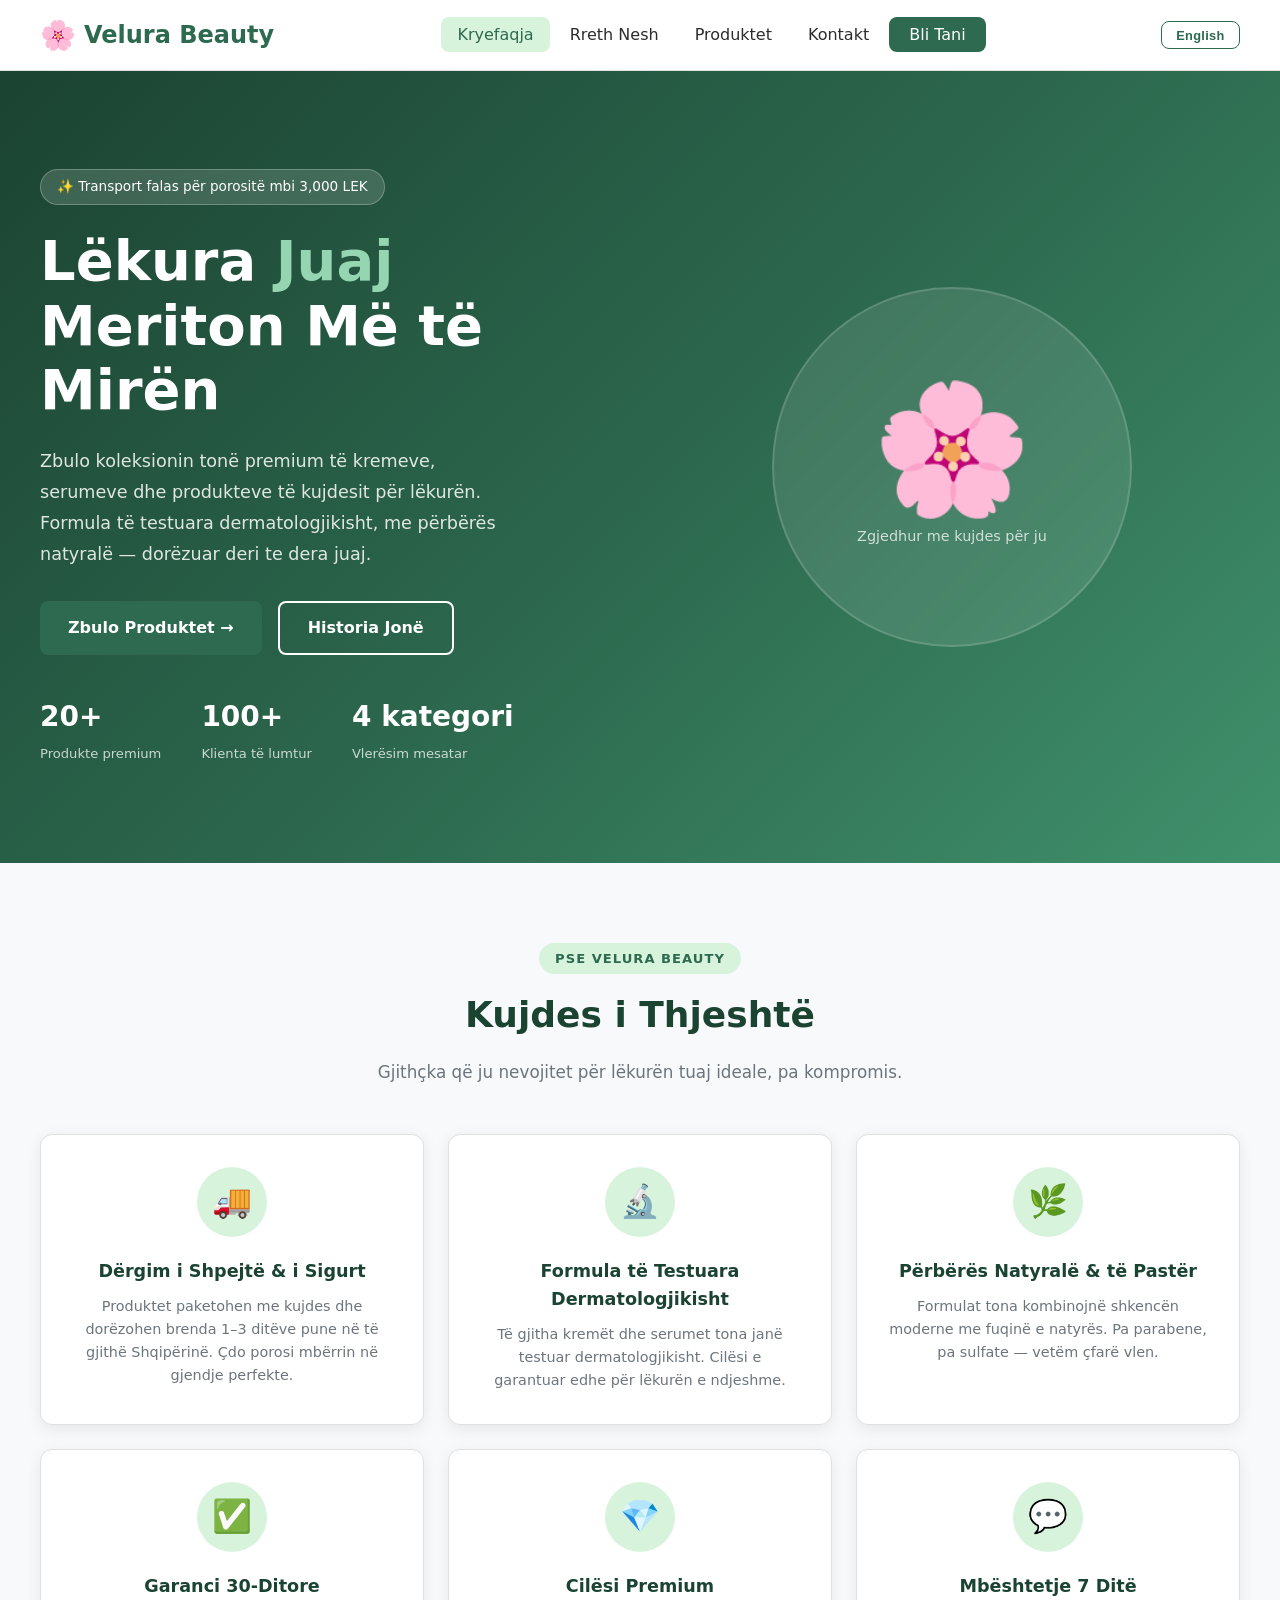
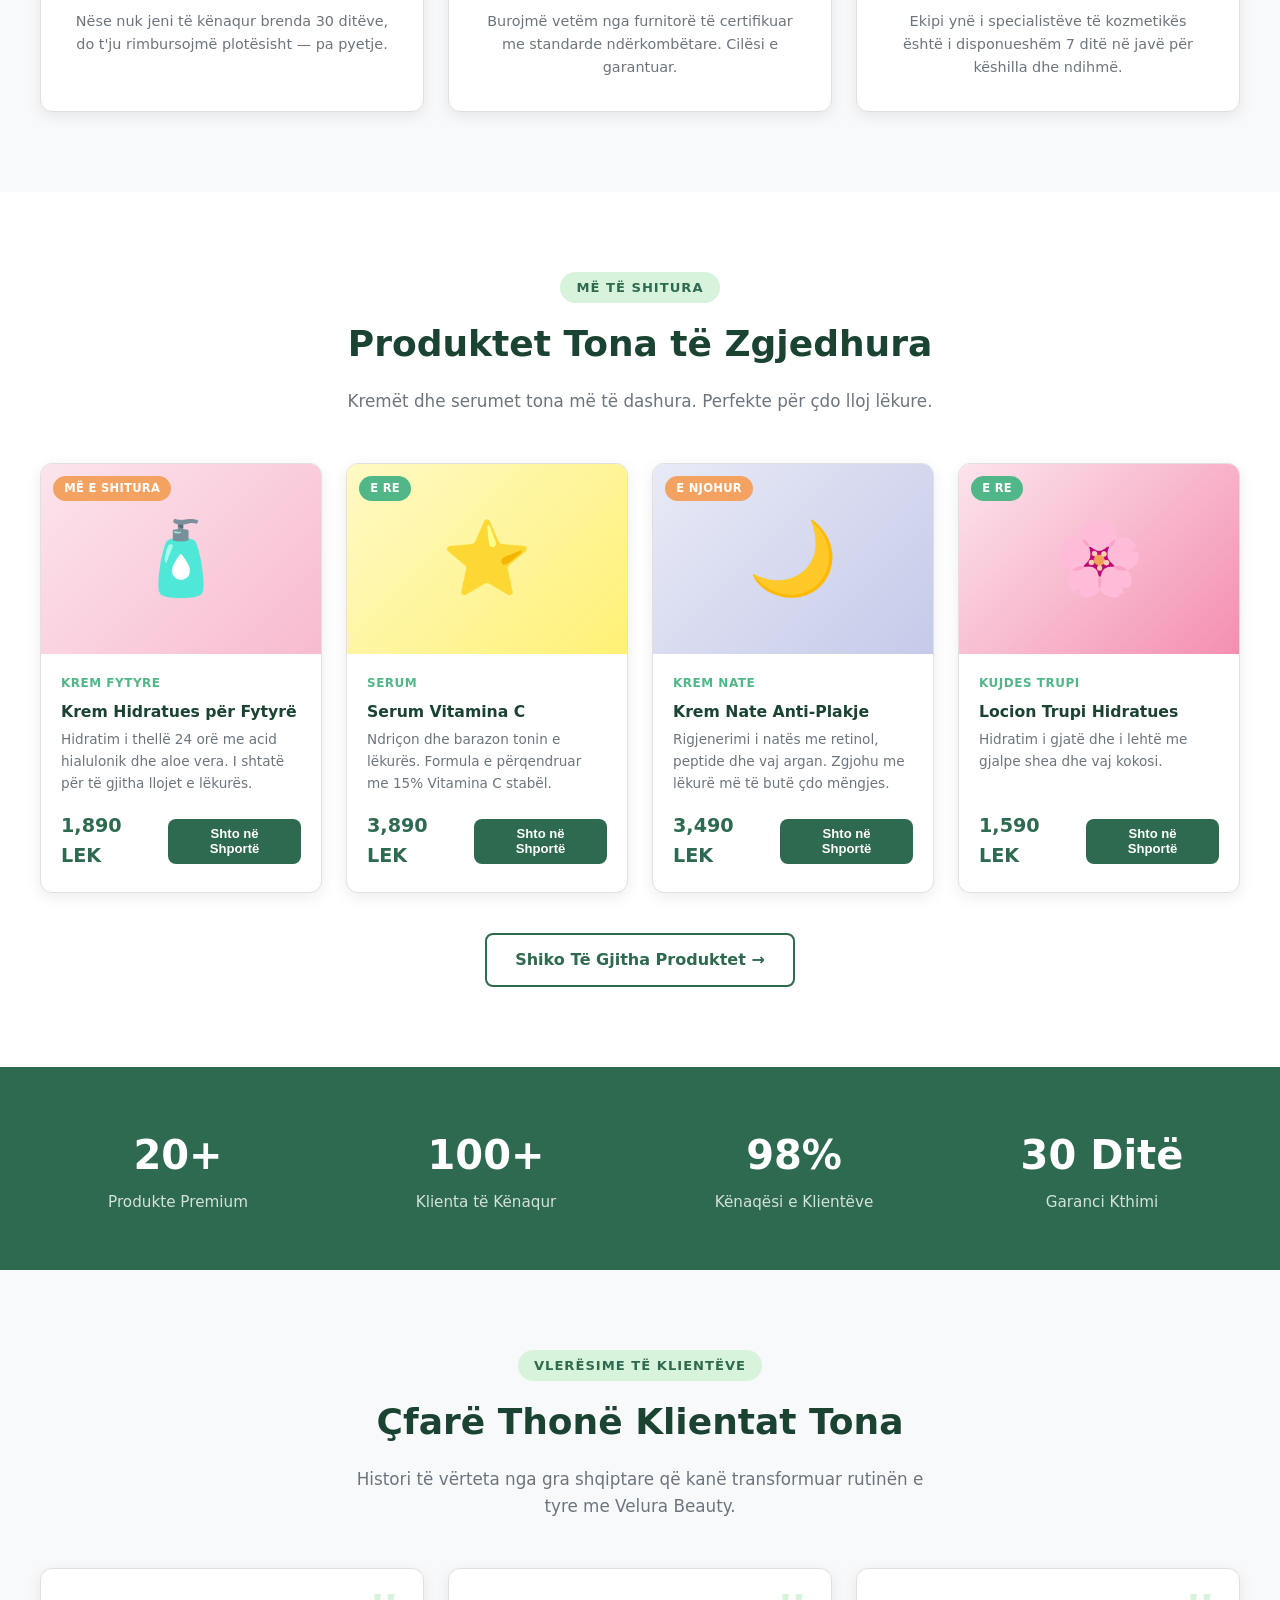
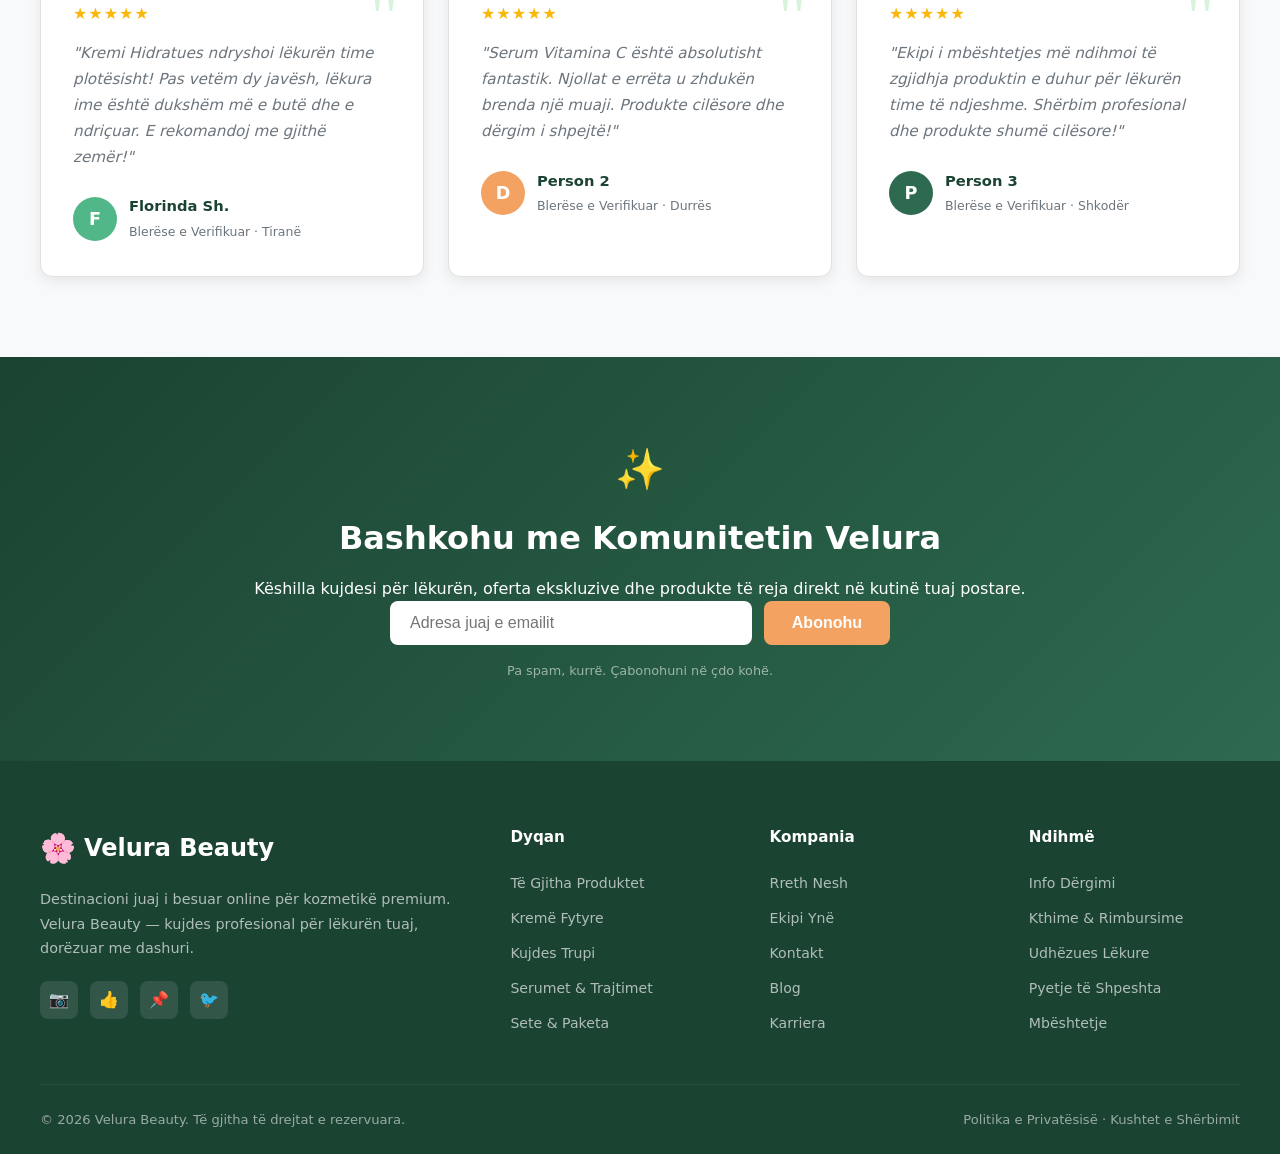
==== commit c8735179: "Update content" ====
--- a/index.html
+++ b/index.html
@@ -3,7 +3,7 @@
 <head>
   <meta charset="UTF-8" />
   <meta name="viewport" content="width=device-width, initial-scale=1.0" />
-  <meta name="description" content="Velura Beauty – Kremë dhe produkte premium kujdesi për lëkurën, të testuara dermatologjikisht. Dërgim i shpejtë në të gjithë Shqipërinë." />
+  <meta name="description" content="Velura Beauty – Kremë dhe produktë premium kujdesi për lëkurën, të testuara dermatologjikisht. Dërgim i shpejtë në të gjithë Shqipërinë." />
   <title>Velura Beauty – Lëkura Juaj Meriton Më të Mirën</title>
   <link rel="stylesheet" href="style.css" />
 </head>
@@ -16,11 +16,11 @@
         <span class="logo-icon">&#x1F338;</span> Velura Beauty
       </a>
       <ul class="nav-links" id="navLinks">
-        <li><a href="index.html" class="active" data-i18n="nav.home">Home</a></li>
-        <li><a href="about.html" data-i18n="nav.about">About</a></li>
-        <li><a href="products.html" data-i18n="nav.products">Products</a></li>
-        <li><a href="contact.html" data-i18n="nav.contact">Contact</a></li>
-        <li><a href="products.html" class="nav-cta" data-i18n="nav.shop">Shop Now</a></li>
+        <li><a href="index.html" class="active" data-i18n="nav.home">Kryefaqja</a></li>
+        <li><a href="about.html" data-i18n="nav.about">Rreth Nesh</a></li>
+        <li><a href="products.html" data-i18n="nav.products">Produktet</a></li>
+        <li><a href="contact.html" data-i18n="nav.contact">Kontakt</a></li>
+        <li><a href="products.html" class="nav-cta" data-i18n="nav.shop">Bli Tani</a></li>
       </ul>
       <button id="langToggle" class="lang-toggle" onclick="toggleLanguage()">English</button>
       <div class="hamburger" id="hamburger" onclick="toggleNav()">
@@ -35,23 +35,23 @@
       <div class="hero-content">
         <div class="hero-badge" data-i18n="home.hero.badge">✨ Transport falas për porositë mbi 3,000 LEK</div>
         <h1 data-i18n-html="home.hero.h1">Lëkura <span>Juaj</span><br>Meriton Më të Mirën</h1>
-        <p data-i18n="home.hero.desc">Zbulo koleksionin tonë premium të kremeve, serumeve dhe produkteve të kujdesit për lëkurën. Formula të testuara dermatologjikisht, me përbërës natyralë — dorëzuar deri te dera juaj.</p>
+        <p data-i18n="home.hero.desc">Zbulo koleksionin tonë premium të kremeve, serumeve dhe produkteve të kujdesit për lëkurën. Formula të testuara dermatologjikisht, me përbërës natyralë — dorëzuar deri të dera juaj.</p>
         <div class="hero-actions">
           <a href="products.html" class="btn btn-primary" data-i18n="home.hero.btn_shop">Zbulo Produktet →</a>
           <a href="about.html" class="btn btn-secondary" data-i18n="home.hero.btn_story">Historia Jonë</a>
         </div>
         <div class="hero-stats">
           <div class="hero-stat">
-            <span>150+</span>
-            <small data-i18n="home.hero.stat1">Produkte premium</small>
+            <span>20+</span>
+            <small data-i18n="home.hero.stat1">Produktë premium</small>
           </div>
           <div class="hero-stat">
-            <span>5K+</span>
-            <small data-i18n="home.hero.stat2">Klienta të lumtur</small>
+            <span>100+</span>
+            <small data-i18n="home.hero.stat2">Klientë të parë</small>
           </div>
           <div class="hero-stat">
-            <span>4.9★</span>
-            <small data-i18n="home.hero.stat3">Vlerësim mesatar</small>
+            <span>4 kategori</span>
+            <small data-i18n="home.hero.stat3">Kategori produktesh</small>
           </div>
         </div>
       </div>
@@ -75,7 +75,7 @@
       <div class="features-grid">
         <div class="feature-card">
           <div class="feature-icon">🚚</div>
-          <h3 data-i18n="home.feat1.title">Fast &amp; Safe Delivery</h3>
+          <h3 data-i18n="home.feat1.title">Dërgim i Shpejtë &amp; i Sigurt</h3>
           <p data-i18n="home.feat1.desc">Produktet tona dërgohen me kujdes të veçantë brenda 2-4 ditëve pune. Çdo porosë mbërrin e sigurtë, e garantuar.</p>
         </div>
         <div class="feature-card">
@@ -86,7 +86,7 @@
         <div class="feature-card">
           <div class="feature-icon">🌿</div>
           <h3 data-i18n="home.feat3.title">Përbërës Natyralë &amp; të Pastër</h3>
-          <p data-i18n="home.feat3.desc">Formulat tona kombinojnë shkencën moderne me fuqinë e natyrës. Pa parabene, pa sulfate — vetëm çfarë vlen.</p>
+          <p data-i18n="home.feat3.desc">Formulat tona kombinojnë shkencën moderne me fuqinë e natyrës. Pa parabene, pa sulfatë — vetëm çfarë vlen.</p>
         </div>
         <div class="feature-card">
           <div class="feature-icon">✅</div>
@@ -111,16 +111,16 @@
   <section class="section">
     <div class="container">
       <div class="section-header">
-        <div class="section-label" data-i18n="home.products.label">Bestsellers</div>
-        <h2 data-i18n="home.products.title">Produkte të Zgjedhura</h2>
-        <p data-i18n="home.products.desc">Produktet tona më të dashura, zgjedhur me kujdes nga ekipi ynë. Perfekte për çdo lloj lëkure.</p>
+        <div class="section-label" data-i18n="home.products.label">Më të Shitura</div>
+        <h2 data-i18n="home.products.title">Produktë të Zgjedhura</h2>
+        <p data-i18n="home.products.desc">Produktet tona më të dashura, zgjedhur me kujdes nga ekipi ynë. Perfektë për çdo lloj lëkure.</p>
       </div>
       <div class="products-grid">
 
         <div class="product-card">
           <div class="product-image" style="background: linear-gradient(135deg, #fce4ec, #f8bbd0);">
             🧴
-            <span class="product-badge">Bestseller</span>
+            <span class="product-badge">Më e Shitura</span>
           </div>
           <div class="product-info">
             <div class="product-category" data-i18n="home.p1.cat">Krem Fytyre</div>
@@ -156,7 +156,7 @@
           </div>
           <div class="product-info">
             <div class="product-category" data-i18n="home.p3.cat">Krem Nate</div>
-            <h3 data-i18n="home.p3.name">Krem Nate Anti-Plakje</h3>
+            <h3 data-i18n="home.p3.name">Krem Natë Anti-Plakje</h3>
             <p data-i18n="home.p3.desc">Rigjenerimi i natës me retinol, peptide dhe vaj argan. Zgjohu me lëkurë më të butë çdo mëngjes.</p>
             <div class="product-footer">
               <span class="product-price">3,490 LEK</span>
@@ -183,7 +183,7 @@
 
       </div>
       <div style="text-align: center; margin-top: 2.5rem;">
-        <a href="products.html" class="btn btn-outline" data-i18n="home.products.view_all">View All Products →</a>
+        <a href="products.html" class="btn btn-outline" data-i18n="home.products.view_all">View All Produktet →</a>
       </div>
     </div>
   </section>
@@ -192,16 +192,16 @@
   <div class="stats-bar">
     <div class="stats-inner">
       <div class="stat-item">
-        <span>150+</span>
-        <p data-i18n="home.stats.p1">Produkte Premium</p>
+        <span>20+</span>
+        <p data-i18n="home.stats.p1">Produktë Premium</p>
       </div>
       <div class="stat-item">
-        <span>5,000+</span>
-        <p data-i18n="home.stats.p2">Klienta të Kënaqur</p>
+        <span>100+</span>
+        <p data-i18n="home.stats.p2">Klientë të parë</p>
       </div>
       <div class="stat-item">
         <span>98%</span>
-        <p data-i18n="home.stats.p3">Kënaqësi e Klientëve</p>
+        <p data-i18n="home.stats.p3">Kategori produktesh</p>
       </div>
       <div class="stat-item">
         <span data-i18n="home.stats.v4">30 Ditë</span>
@@ -215,7 +215,7 @@
     <div class="container">
       <div class="section-header">
         <div class="section-label" data-i18n="home.reviews.label">Customer Reviews</div>
-        <h2 data-i18n="home.reviews.title">What Our Customers Say</h2>
+        <h2 data-i18n="home.reviews.title">Çfarë Thonë Klientët</h2>
         <p data-i18n="home.reviews.desc">Histori reale nga klientë realë që kujdosen për lekurën e tyre me Velura Beauty.</p>
       </div>
       <div class="testimonials-grid">
@@ -234,7 +234,7 @@
 
         <div class="testimonial-card">
           <div class="stars">★★★★★</div>
-          <p data-i18n="home.t2.text">"Porositja ishte e thjeshtë dhe produktet mbërritën shpejt. Kremi i nates ka baër mrekulli për lëkurën time!"</p>
+          <p data-i18n="home.t2.text">"Porositja ishtë e thjeshtë dhe produktet mbërritën shpejt. Kremi i natës ka baër mrekulli për lëkurën time!"</p>
           <div class="testimonial-author">
             <div class="author-avatar" style="background: #f4a261;">D</div>
             <div class="author-info">
@@ -265,7 +265,7 @@
     <div class="container">
       <div style="font-size: 2.5rem; margin-bottom: 0.75rem;">✨</div>
       <h2 data-i18n="home.news.title">Bashkohu me Komunitetin Velura</h2>
-      <p data-i18n="home.news.desc">Këshilla kozmetike, oferta ekskluzive dhe produkte të reja direkt në email tuaj.</p>
+      <p data-i18n="home.news.desc">Këshilla kozmetike, oferta ekskluzive dhe produktë të reja direkt në email tuaj.</p>
       <form class="newsletter-form" onsubmit="handleNewsletter(event)">
         <input type="email" data-i18n-placeholder="home.news.placeholder" placeholder="Your email address" required />
         <button type="submit" class="btn btn-accent" data-i18n="home.news.btn">Subscribe</button>
@@ -281,7 +281,7 @@
         <a href="index.html" class="logo" style="margin-bottom: 1rem; display: inline-flex;">
           <span class="logo-icon">&#x1F338;</span> Velura Beauty
         </a>
-        <p data-i18n="footer.desc">Destinacioni juaj i preferuar per kozmetike premium. Me Velura Beauty, kujdesi per lekuren tuaj — behet i thjeshte dhe i kendshem.</p>
+        <p data-i18n="footer.desc">Destinacioni juaj i preferuar për kozmetike premium. Me Velura Beauty, kujdesi për lëkurën tuaj — behet i thjeshtë dhe i kendshem.</p>
         <div class="social-links">
           <a href="#" class="social-link" aria-label="Instagram">📷</a>
           <a href="#" class="social-link" aria-label="Facebook">👍</a>
@@ -292,37 +292,37 @@
       <div class="footer-col">
         <h4 data-i18n="footer.shop">Shop</h4>
         <ul>
-          <li><a href="products.html" data-i18n="footer.all_plants">All Products</a></li>
-          <li><a href="products.html" data-i18n="footer.indoor">Face Creams</a></li>
-          <li><a href="products.html" data-i18n="footer.succulents">Body Care</a></li>
-          <li><a href="products.html" data-i18n="footer.flowering">Serums &amp; Treatments</a></li>
-          <li><a href="products.html" data-i18n="footer.accessories">Sets &amp; Kits</a></li>
+          <li><a href="products.html" data-i18n="footer.all_plants">All Produktet</a></li>
+          <li><a href="products.html" data-i18n="footer.indoor">Kremë Fytyre</a></li>
+          <li><a href="products.html" data-i18n="footer.succulents">Kujdes Trupi</a></li>
+          <li><a href="products.html" data-i18n="footer.flowering">Serume &amp; Trajtime</a></li>
+          <li><a href="products.html" data-i18n="footer.accessories">Setë &amp; Paketa</a></li>
         </ul>
       </div>
       <div class="footer-col">
-        <h4 data-i18n="footer.company">Company</h4>
+        <h4 data-i18n="footer.company">Kompania</h4>
         <ul>
-          <li><a href="about.html" data-i18n="footer.about">About Us</a></li>
-          <li><a href="about.html" data-i18n="footer.team">Our Team</a></li>
-          <li><a href="contact.html" data-i18n="footer.contact">Contact</a></li>
+          <li><a href="about.html" data-i18n="footer.about">Rreth Nesh Us</a></li>
+          <li><a href="about.html" data-i18n="footer.team">Ekipi Ynë</a></li>
+          <li><a href="contact.html" data-i18n="footer.contact">Kontakt</a></li>
           <li><a href="#" data-i18n="footer.blog">Blog</a></li>
           <li><a href="#" data-i18n="footer.careers">Careers</a></li>
         </ul>
       </div>
       <div class="footer-col">
-        <h4 data-i18n="footer.help">Help</h4>
+        <h4 data-i18n="footer.help">Ndihmë</h4>
         <ul>
-          <li><a href="#" data-i18n="footer.shipping">Shipping Info</a></li>
-          <li><a href="#" data-i18n="footer.returns">Returns &amp; Refunds</a></li>
-          <li><a href="#" data-i18n="footer.care_guide">Plant Care Guide</a></li>
+          <li><a href="#" data-i18n="footer.shipping">Info Dërgimi</a></li>
+          <li><a href="#" data-i18n="footer.returns">Kthime &amp; Rimbursime</a></li>
+          <li><a href="#" data-i18n="footer.care_guide">Udhëzues Lëkure</a></li>
           <li><a href="#" data-i18n="footer.faq">FAQ</a></li>
-          <li><a href="contact.html" data-i18n="footer.support">Support</a></li>
+          <li><a href="contact.html" data-i18n="footer.support">Mbështetje</a></li>
         </ul>
       </div>
     </div>
     <div class="footer-bottom">
       <p data-i18n="footer.copy">© 2026 Velura Beauty. Të gjitha të drejtat e rezervuara.</p>
-      <p data-i18n="footer.legal">Privacy Policy · Terms of Service</p>
+      <p data-i18n="footer.legal">Politika e Privatësisë · Kushtet e Shërbimit</p>
     </div>
   </footer>
 
@@ -351,4 +351,4 @@
   </script>
 
 </body>
-</html>
+</html>
